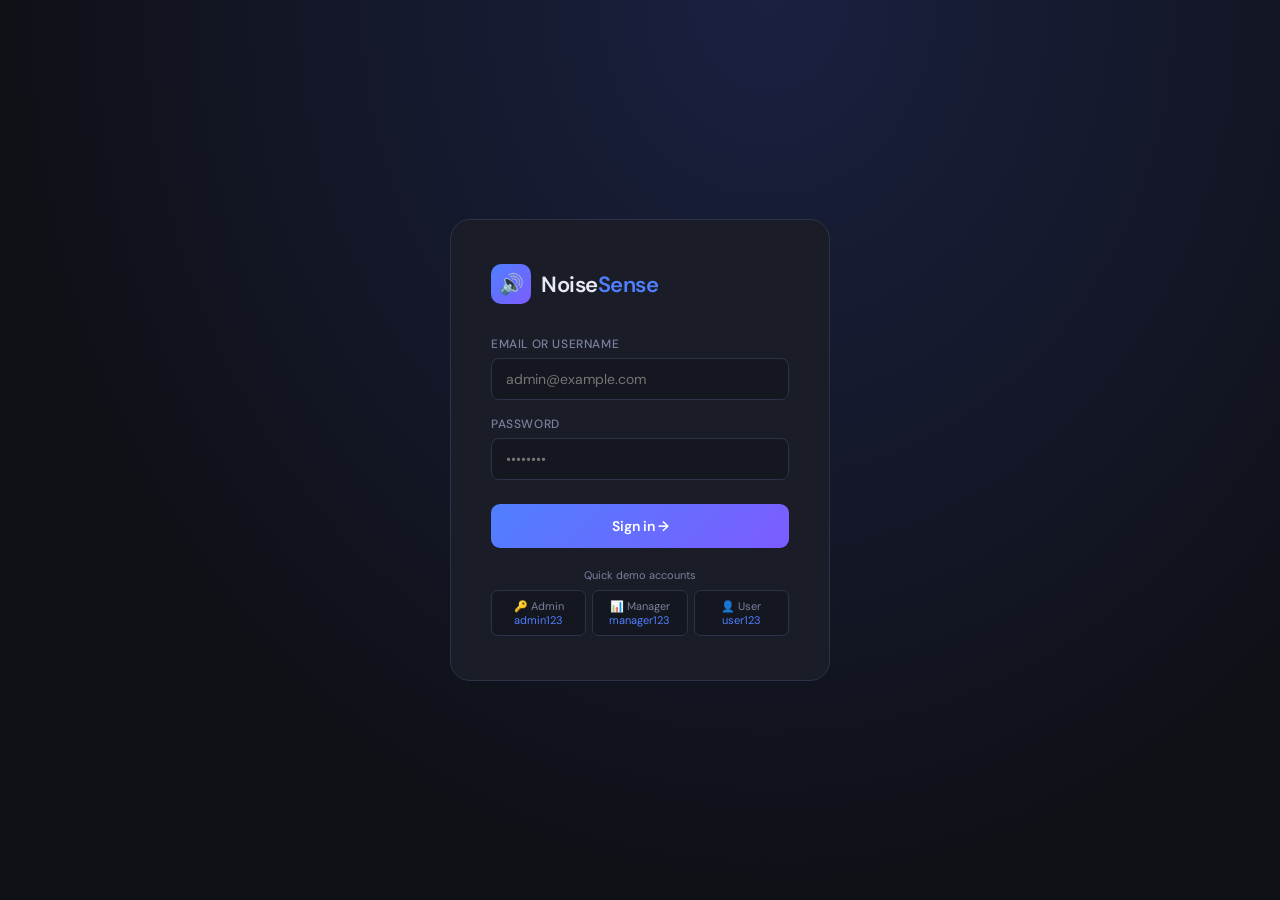
==== index.html @ ddf2ea16 "added manager and admin and login" ====
<!DOCTYPE html>
<html lang="en">
<head>
<meta charset="UTF-8">
<meta name="viewport" content="width=device-width, initial-scale=1.0">
<title>NoiseSense – Sign In</title>
<link href="https://fonts.googleapis.com/css2?family=DM+Sans:wght@300;400;500;600&family=Space+Mono:wght@400;700&display=swap" rel="stylesheet">
<link rel="stylesheet" href="styles.css">
</head>
<body>
<div id="login-screen" class="screen active">
  <div class="login-box">
    <div class="login-logo">
      <div class="logo-icon">🔊</div>
      <h1>Noise<span>Sense</span></h1>
    </div>
    <div id="login-err" class="login-err">Invalid credentials. Please try again.</div>
    <div class="mb16">
      <div class="field-label">Email or username</div>
      <input id="login-user" class="field" type="text" placeholder="admin@example.com">
    </div>
    <div class="mb24">
      <div class="field-label">Password</div>
      <input id="login-pass" class="field" type="password" placeholder="••••••••">
    </div>
    <button class="btn-primary" onclick="doLogin()">Sign in →</button>
    <div class="login-demo">
      <div class="demo-label">Quick demo accounts</div>
      <div class="demo-btn" onclick="fillDemo('admin@example.com','admin123')">🔑 Admin<br><span style="color:var(--accent)">admin123</span></div>
      <div class="demo-btn" onclick="fillDemo('manager@example.com','manager123')">📊 Manager<br><span style="color:var(--accent)">manager123</span></div>
      <div class="demo-btn" onclick="fillDemo('user@example.com','user123')">👤 User<br><span style="color:var(--accent)">user123</span></div>
    </div>
  </div>
</div>
<div id="toast" class="toast"></div>

<script>
const USERS = [
  {id:1,name:'Admin User',  email:'admin@example.com',   password:'admin123',   role:'admin'},
  {id:2,name:'Manager User',email:'manager@example.com', password:'manager123', role:'manager'},
  {id:3,name:'Regular User',email:'user@example.com',    password:'user123',    role:'user'},
];

function fillDemo(u, p) {
  document.getElementById('login-user').value = u;
  document.getElementById('login-pass').value = p;
}

function doLogin() {
  const u     = document.getElementById('login-user').value.trim();
  const p     = document.getElementById('login-pass').value;
  const found = USERS.find(x => x.email === u || x.name.toLowerCase() === u.toLowerCase());
  const err   = document.getElementById('login-err');
  if (found && found.password === p) {
    err.style.display = 'none';
    // Seed session storage with fresh state + current user
    const state = {
      users: USERS,
      rooms: [
        {id:1,name:'Laboratory 1',lat:8.359731,lng:124.869193,status:'Normal',db:52},
        {id:2,name:'Laboratory 2',lat:8.359675,lng:124.869180,status:'Normal',db:48},
        {id:3,name:'Laboratory 3',lat:8.359619,lng:124.869167,status:'Normal',db:55},
      ],
      alerts: [],
      logs: [
        {user:found.name, action:'Logged in',          ip:'127.0.0.1', time:new Date().toLocaleString()},
        {user:'System',   action:'Application started',ip:'127.0.0.1', time:new Date().toLocaleString()},
      ],
      config: {warnThreshold:65,critThreshold:80,emailAlerts:true,soundAlerts:false,visualAlerts:true,recipient:'admin@noisesense.com'},
      currentUserId: found.id,
    };
    sessionStorage.setItem('ns_state', JSON.stringify(state));
    const dest = {admin:'admin.html', manager:'manager.html', user:'user.html'};
    window.location.href = dest[found.role];
  } else {
    err.style.display = 'block';
  }
}

document.addEventListener('keydown', e => { if (e.key === 'Enter') doLogin(); });
</script>
</body>
</html>
---- styles.css ----
*{box-sizing:border-box;margin:0;padding:0}
:root{
  --bg:#0f1117;--surface:#1a1d27;--card:#22263a;--border:#2d3347;
  --text:#e8eaf2;--muted:#7a809e;--accent:#4f7fff;--accent2:#7c5cff;
  --green:#22d3a0;--amber:#f59e0b;--red:#ef5356;
  --font:'DM Sans',sans-serif;--mono:'Space Mono',monospace;--r:12px;
}
body{font-family:var(--font);background:var(--bg);color:var(--text);min-height:100vh;overflow:hidden}
.screen{position:absolute;inset:0;display:none;overflow:auto}
.screen.active{display:flex;flex-direction:column}

/* LOGIN */
#login-screen{align-items:center;justify-content:center;background:radial-gradient(ellipse at 60% 0%,#1a2040 0%,#0f1117 70%)}
.login-box{background:var(--surface);border:1px solid var(--border);border-radius:20px;padding:44px 40px;width:380px;max-width:92vw}
.login-logo{display:flex;align-items:center;gap:10px;margin-bottom:32px}
.logo-icon{width:40px;height:40px;background:linear-gradient(135deg,var(--accent),var(--accent2));border-radius:10px;display:flex;align-items:center;justify-content:center;font-size:20px}
.login-logo h1{font-size:22px;font-weight:600;letter-spacing:-0.5px}
.login-logo h1 span{color:var(--accent)}
.field-label{font-size:12px;color:var(--muted);margin-bottom:6px;font-weight:500;text-transform:uppercase;letter-spacing:0.6px}
.field{width:100%;background:#141720;border:1px solid var(--border);border-radius:8px;padding:11px 14px;color:var(--text);font-size:14px;font-family:var(--font);outline:none;transition:.2s}
.field:focus{border-color:var(--accent)}
.mb16{margin-bottom:16px}.mb24{margin-bottom:24px}
.btn-primary{width:100%;padding:13px;background:linear-gradient(135deg,var(--accent),var(--accent2));border:none;border-radius:9px;color:#fff;font-size:14px;font-weight:600;cursor:pointer;font-family:var(--font);transition:.15s}
.btn-primary:hover{opacity:.9;transform:translateY(-1px)}
.login-demo{margin-top:20px;display:grid;grid-template-columns:1fr 1fr 1fr;gap:6px}
.demo-btn{background:#141720;border:1px solid var(--border);border-radius:7px;padding:8px 6px;cursor:pointer;font-size:11px;color:var(--muted);text-align:center;transition:.15s;font-family:var(--font)}
.demo-btn:hover{border-color:var(--accent);color:var(--accent)}
.demo-label{grid-column:1/-1;font-size:11px;color:var(--muted);text-align:center;margin-bottom:2px}
.login-err{background:#2a1216;border:1px solid var(--red);border-radius:8px;padding:10px 14px;font-size:13px;color:var(--red);margin-bottom:14px;display:none}

/* LAYOUT */
.layout{display:flex;height:100vh;overflow:hidden}
.sidebar{width:220px;min-width:220px;background:var(--surface);border-right:1px solid var(--border);display:flex;flex-direction:column;padding:20px 0}
.sidebar-logo{display:flex;align-items:center;gap:10px;padding:0 20px 24px}
.sidebar-logo .logo-icon{width:32px;height:32px;font-size:15px}
.sidebar-logo h2{font-size:16px;font-weight:600}
.sidebar-logo h2 span{color:var(--accent)}
.nav-section{font-size:10px;color:var(--muted);text-transform:uppercase;letter-spacing:1px;padding:8px 20px 4px;font-weight:600}
.nav-item{display:flex;align-items:center;gap:10px;padding:9px 20px;cursor:pointer;font-size:13.5px;color:var(--muted);transition:.15s;border-left:2.5px solid transparent;margin:1px 0}
.nav-item:hover{color:var(--text);background:rgba(255,255,255,.03)}
.nav-item.active{color:var(--accent);border-left-color:var(--accent);background:rgba(79,127,255,.07)}
.ni{width:18px;text-align:center}
.sidebar-bottom{margin-top:auto;padding:0 20px}
.role-badge{background:#141720;border:1px solid var(--border);border-radius:8px;padding:10px 12px;margin-bottom:12px}
.rb-name{font-size:13px;font-weight:600;margin-bottom:2px}
.rb-role{font-size:11px;color:var(--muted)}
.btn-logout{width:100%;padding:9px;background:rgba(239,83,86,.1);border:1px solid rgba(239,83,86,.25);border-radius:8px;color:var(--red);font-size:13px;cursor:pointer;font-family:var(--font);transition:.15s}
.btn-logout:hover{background:rgba(239,83,86,.2)}

.main{flex:1;overflow:auto;background:var(--bg)}
.topbar{display:flex;align-items:center;justify-content:space-between;padding:18px 28px;border-bottom:1px solid var(--border);background:var(--surface);position:sticky;top:0;z-index:10}
.topbar-title{font-size:18px;font-weight:600;letter-spacing:-0.3px}
.topbar-right{display:flex;align-items:center;gap:10px}
.badge-count{background:var(--red);color:#fff;font-size:10px;border-radius:10px;padding:1px 6px;font-weight:700}
.content{padding:24px 28px}

/* PANELS */
.panel{display:none}.panel.active{display:block}

/* CARDS */
.card{background:var(--card);border:1px solid var(--border);border-radius:var(--r);padding:20px;margin-bottom:20px}
.card-title{font-size:12px;font-weight:600;color:var(--muted);text-transform:uppercase;letter-spacing:0.5px;margin-bottom:16px}
.grid-3{display:grid;grid-template-columns:repeat(3,1fr);gap:16px;margin-bottom:20px}
.grid-2{display:grid;grid-template-columns:1fr 1fr;gap:16px;margin-bottom:20px}
.stat-val{font-size:34px;font-weight:600;font-family:var(--mono);letter-spacing:-1px;line-height:1}
.stat-lbl{font-size:12px;color:var(--muted);margin-top:6px}

/* DB METER */
.db-meter{text-align:center;padding:10px 0}
.db-number{font-size:72px;font-weight:700;font-family:var(--mono);letter-spacing:-3px;line-height:1;transition:color .4s}
.db-unit{font-size:20px;color:var(--muted)}
.db-bar-wrap{height:8px;background:#141720;border-radius:4px;margin:16px 0 8px;overflow:hidden}
.db-bar{height:100%;border-radius:4px;transition:width .4s,background .4s}

/* ROOMS */
.room-row{display:flex;align-items:center;justify-content:space-between;padding:12px 14px;background:#141720;border-radius:8px;border:1px solid var(--border);margin-bottom:8px}
.room-name{font-size:14px;font-weight:500}
.room-db{font-size:13px;color:var(--muted);font-family:var(--mono)}
.pill{padding:3px 10px;border-radius:20px;font-size:11px;font-weight:600;display:inline-block}
.pill.normal{background:rgba(34,211,160,.12);color:var(--green)}
.pill.warning{background:rgba(245,158,11,.12);color:var(--amber)}
.pill.critical{background:rgba(239,83,86,.12);color:var(--red)}

/* TABLES */
.data-table{width:100%;border-collapse:collapse}
.data-table th{text-align:left;font-size:11px;color:var(--muted);text-transform:uppercase;letter-spacing:.5px;padding:0 12px 10px;border-bottom:1px solid var(--border)}
.data-table td{padding:11px 12px;font-size:13px;border-bottom:1px solid rgba(255,255,255,.04)}
.data-table tr:last-child td{border:none}

/* BUTTONS */
.btn-small{padding:10px 18px;background:linear-gradient(135deg,var(--accent),var(--accent2));border:none;border-radius:8px;color:#fff;font-size:13px;font-weight:600;cursor:pointer;font-family:var(--font)}
.action-btn{padding:5px 12px;border-radius:6px;font-size:12px;cursor:pointer;border:1px solid var(--border);background:transparent;color:var(--muted);font-family:var(--font);transition:.15s}
.action-btn:hover{border-color:var(--accent);color:var(--accent)}
.action-btn.danger:hover{border-color:var(--red);color:var(--red)}
.form-row{display:flex;gap:10px;align-items:flex-end;margin-top:16px;flex-wrap:wrap}
.form-row .field{flex:1;min-width:120px}

/* CHART */
.chart-wrap{height:160px;position:relative}
.chart-wrap canvas{position:absolute;inset:0;width:100%!important;height:100%!important}

/* MAP */
#liveMap{height:280px;border-radius:10px}

/* SETTINGS TOGGLE */
.setting-row{display:flex;align-items:center;justify-content:space-between;padding:14px 0;border-bottom:1px solid rgba(255,255,255,.04)}
.setting-row:last-child{border:none}
.setting-info h4{font-size:14px;font-weight:500;margin-bottom:2px}
.setting-info p{font-size:12px;color:var(--muted)}
.toggle{position:relative;width:38px;height:22px;flex-shrink:0}
.toggle input{opacity:0;width:0;height:0}
.slider-toggle{position:absolute;cursor:pointer;inset:0;background:#141720;border-radius:11px;border:1px solid var(--border);transition:.2s}
.slider-toggle:before{content:'';position:absolute;width:16px;height:16px;left:2px;top:2px;background:var(--muted);border-radius:50%;transition:.2s}
.toggle input:checked + .slider-toggle{background:rgba(79,127,255,.2);border-color:var(--accent)}
.toggle input:checked + .slider-toggle:before{transform:translateX(16px);background:var(--accent)}

/* TOAST */
.toast{position:fixed;bottom:24px;right:24px;background:var(--card);border:1px solid var(--border);border-radius:10px;padding:12px 18px;font-size:13px;z-index:9999;opacity:0;transform:translateY(10px);transition:.3s;pointer-events:none}
.toast.show{opacity:1;transform:none}

/* SELECT */
select.field option{background:var(--surface)}

/* AVATAR */
.avatar{width:52px;height:52px;border-radius:50%;background:linear-gradient(135deg,var(--accent),var(--accent2));display:flex;align-items:center;justify-content:center;font-size:18px;font-weight:700;flex-shrink:0}
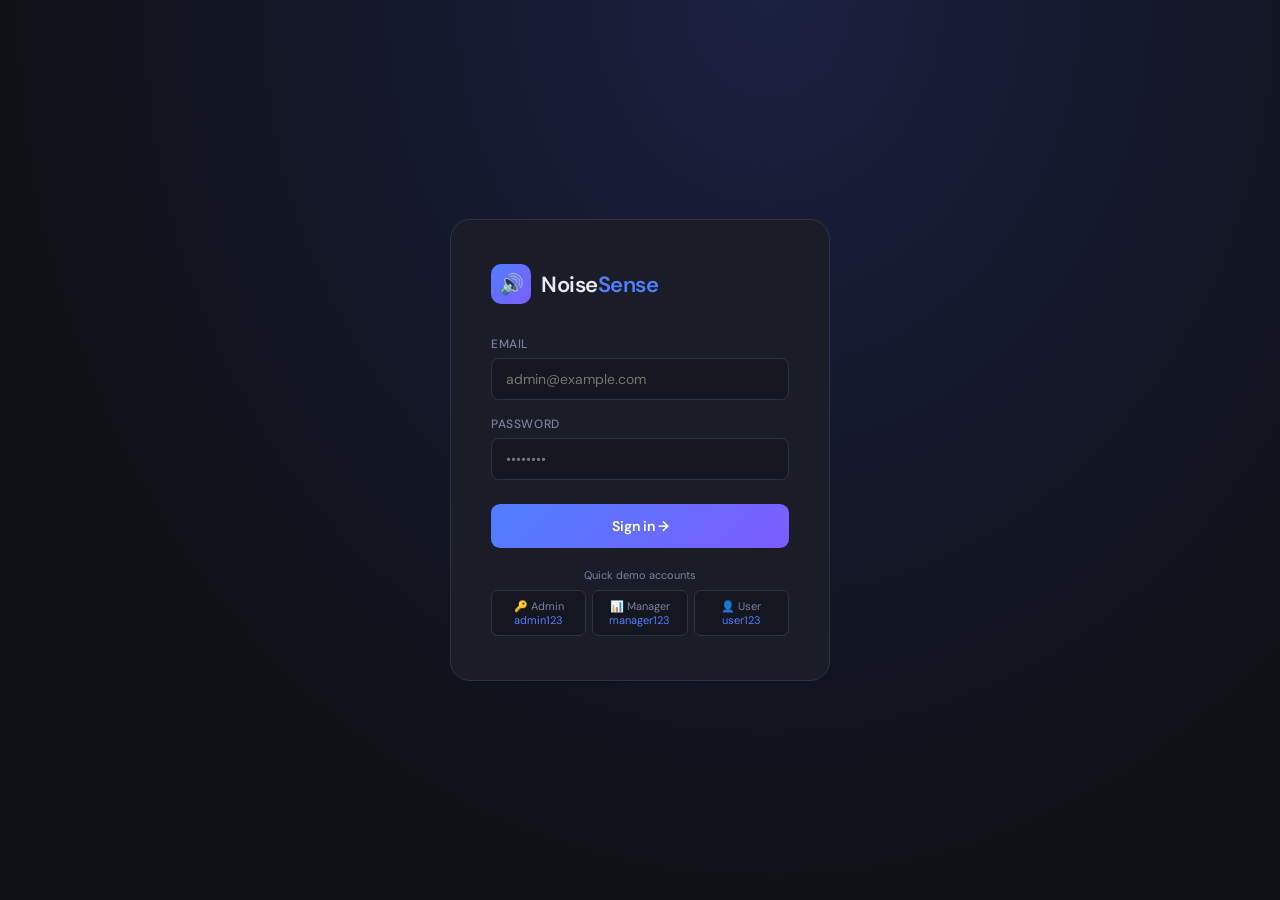
==== commit d63bec81: "ADDED DATABASE FOR LOGIN USERS AND SHARED JS" ====
--- a/index.html
+++ b/index.html
@@ -16,14 +16,14 @@
     </div>
     <div id="login-err" class="login-err">Invalid credentials. Please try again.</div>
     <div class="mb16">
-      <div class="field-label">Email or username</div>
-      <input id="login-user" class="field" type="text" placeholder="admin@example.com">
+      <div class="field-label">Email</div>
+      <input id="login-user" class="field" type="email" placeholder="admin@example.com" autocomplete="username">
     </div>
     <div class="mb24">
       <div class="field-label">Password</div>
-      <input id="login-pass" class="field" type="password" placeholder="••••••••">
+      <input id="login-pass" class="field" type="password" placeholder="••••••••" autocomplete="current-password">
     </div>
-    <button class="btn-primary" onclick="doLogin()">Sign in →</button>
+    <button class="btn-primary" id="btn-signin" onclick="doLogin()">Sign in →</button>
     <div class="login-demo">
       <div class="demo-label">Quick demo accounts</div>
       <div class="demo-btn" onclick="fillDemo('admin@example.com','admin123')">🔑 Admin<br><span style="color:var(--accent)">admin123</span></div>
@@ -35,45 +35,72 @@
 <div id="toast" class="toast"></div>
 
 <script>
-const USERS = [
-  {id:1,name:'Admin User',  email:'admin@example.com',   password:'admin123',   role:'admin'},
-  {id:2,name:'Manager User',email:'manager@example.com', password:'manager123', role:'manager'},
-  {id:3,name:'Regular User',email:'user@example.com',    password:'user123',    role:'user'},
-];
+// ── Config ────────────────────────────────────────────────────
+const API = 'api'; // base path — adjust if you host api/ elsewhere
 
+// ── Helpers ───────────────────────────────────────────────────
 function fillDemo(u, p) {
   document.getElementById('login-user').value = u;
   document.getElementById('login-pass').value = p;
 }
 
-function doLogin() {
-  const u     = document.getElementById('login-user').value.trim();
-  const p     = document.getElementById('login-pass').value;
-  const found = USERS.find(x => x.email === u || x.name.toLowerCase() === u.toLowerCase());
-  const err   = document.getElementById('login-err');
-  if (found && found.password === p) {
-    err.style.display = 'none';
-    // Seed session storage with fresh state + current user
-    const state = {
-      users: USERS,
-      rooms: [
-        {id:1,name:'Laboratory 1',lat:8.359731,lng:124.869193,status:'Normal',db:52},
-        {id:2,name:'Laboratory 2',lat:8.359675,lng:124.869180,status:'Normal',db:48},
-        {id:3,name:'Laboratory 3',lat:8.359619,lng:124.869167,status:'Normal',db:55},
-      ],
-      alerts: [],
-      logs: [
-        {user:found.name, action:'Logged in',          ip:'127.0.0.1', time:new Date().toLocaleString()},
-        {user:'System',   action:'Application started',ip:'127.0.0.1', time:new Date().toLocaleString()},
-      ],
-      config: {warnThreshold:65,critThreshold:80,emailAlerts:true,soundAlerts:false,visualAlerts:true,recipient:'admin@noisesense.com'},
-      currentUserId: found.id,
-    };
-    sessionStorage.setItem('ns_state', JSON.stringify(state));
-    const dest = {admin:'admin.html', manager:'manager.html', user:'user.html'};
-    window.location.href = dest[found.role];
-  } else {
-    err.style.display = 'block';
+function showErr(msg) {
+  const el = document.getElementById('login-err');
+  el.textContent = msg || 'Invalid credentials. Please try again.';
+  el.style.display = 'block';
+}
+
+function hideErr() {
+  document.getElementById('login-err').style.display = 'none';
+}
+
+function setLoading(loading) {
+  const btn = document.getElementById('btn-signin');
+  btn.disabled   = loading;
+  btn.textContent = loading ? 'Signing in…' : 'Sign in →';
+}
+
+// ── Login ─────────────────────────────────────────────────────
+async function doLogin() {
+  const email    = document.getElementById('login-user').value.trim();
+  const password = document.getElementById('login-pass').value;
+
+  if (!email || !password) {
+    showErr('Please enter your email and password.');
+    return;
+  }
+
+  hideErr();
+  setLoading(true);
+
+  try {
+    const res  = await fetch(`${API}/login.php`, {
+      method:      'POST',
+      credentials: 'include',          // send/receive cookies
+      headers:     { 'Content-Type': 'application/json' },
+      body:        JSON.stringify({ email, password }),
+    });
+
+    const data = await res.json();
+
+    if (!data.ok) {
+      showErr(data.error || 'Invalid credentials.');
+      setLoading(false);
+      return;
+    }
+
+    // Store minimal session info in sessionStorage (no passwords, no sensitive data)
+    sessionStorage.setItem('ns_user', JSON.stringify(data.user));
+    sessionStorage.setItem('ns_token', data.token);  // also in cookie, kept for JS fetch headers
+
+    // Redirect by role
+    const dest = { admin: 'admin.html', manager: 'manager.html', user: 'user.html' };
+    window.location.href = dest[data.user.role] ?? 'index.html';
+
+  } catch (err) {
+    console.error(err);
+    showErr('Could not reach the server. Please try again.');
+    setLoading(false);
   }
 }
 
